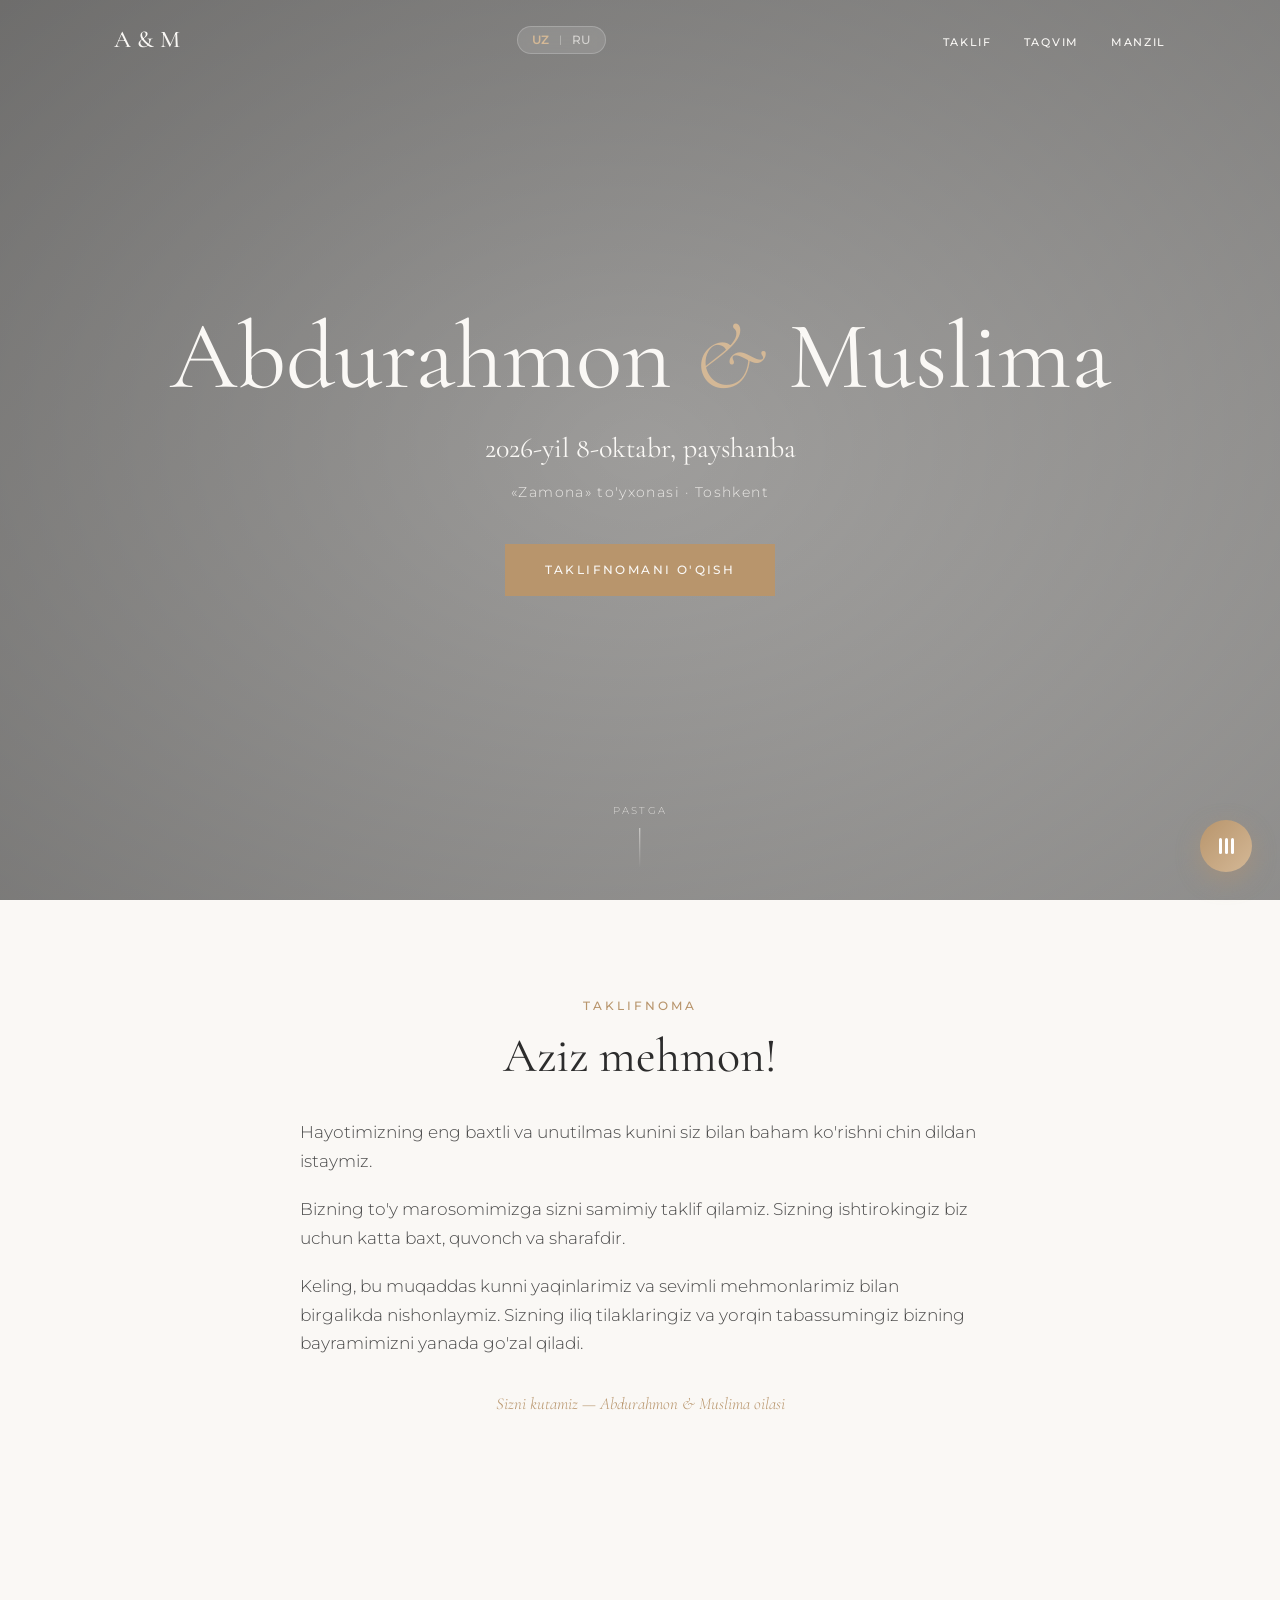
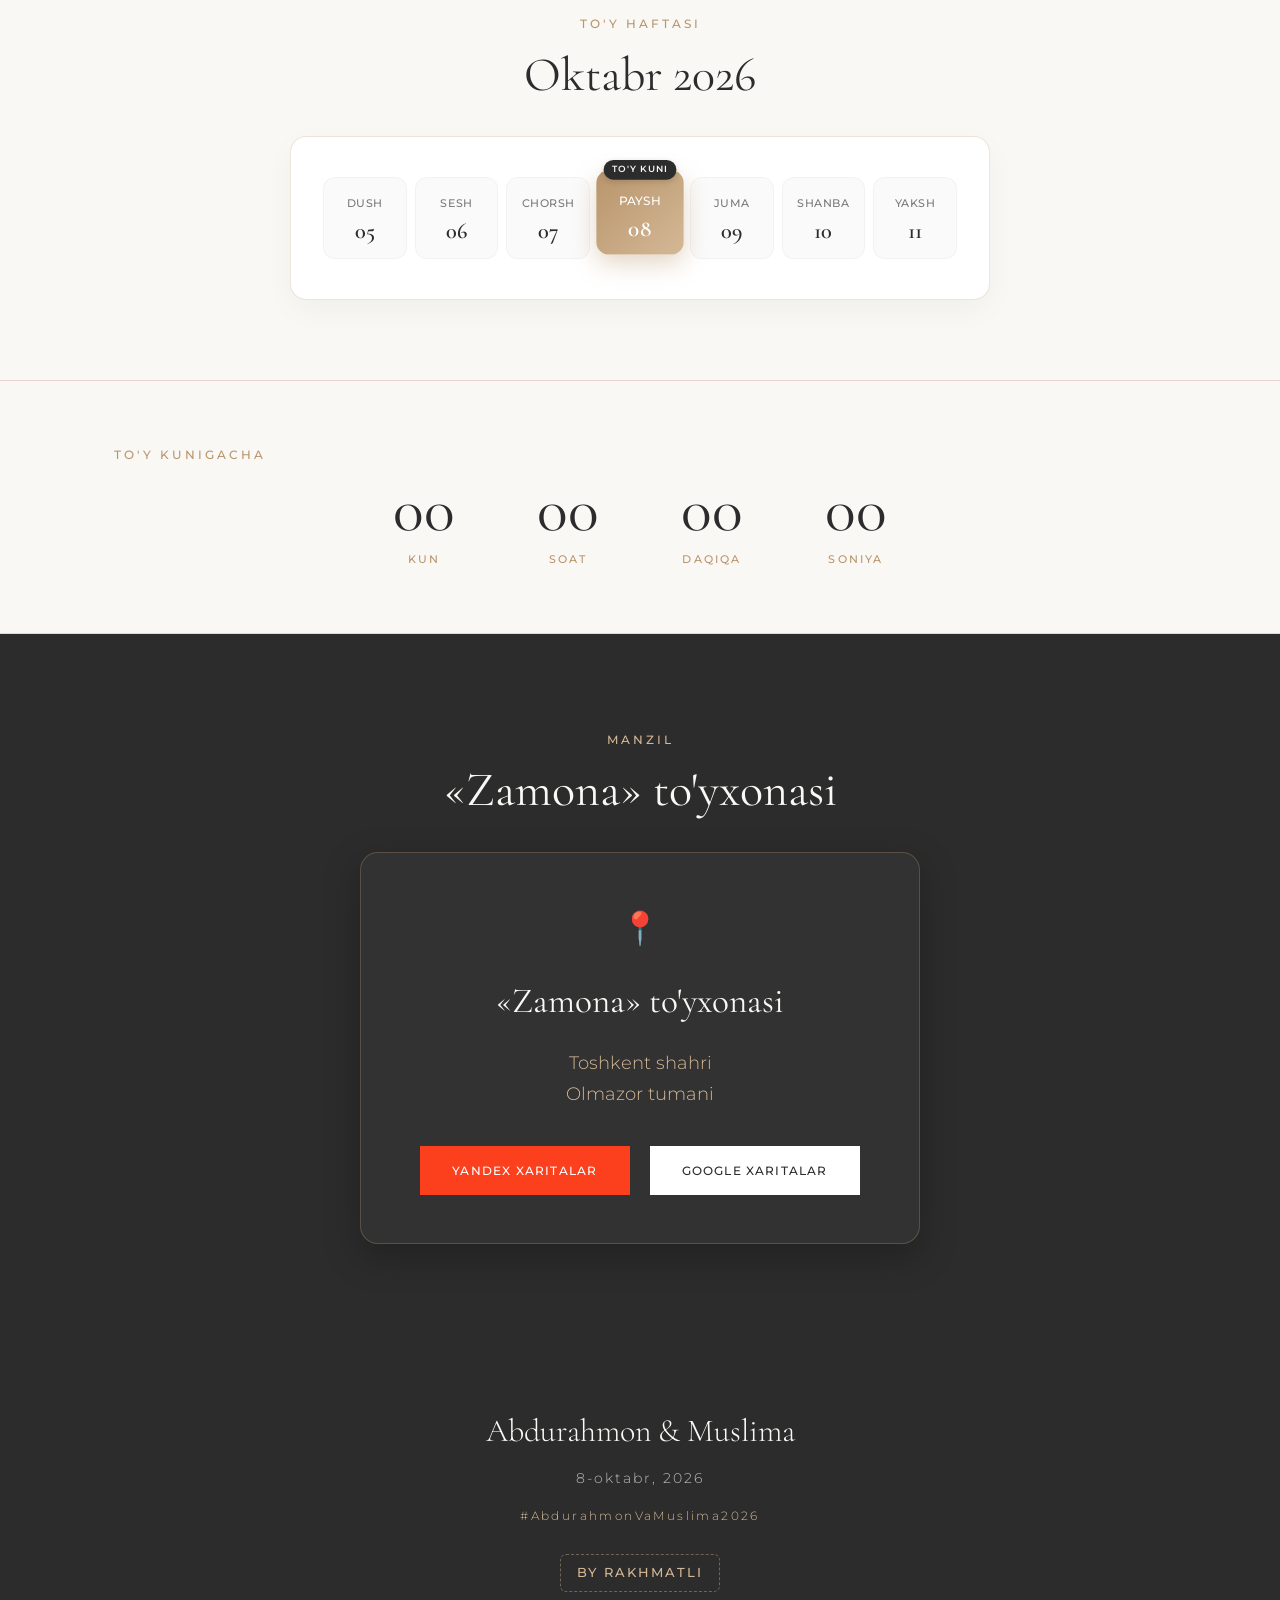
==== index.html @ 0fd451f3 "first version" ====
<!DOCTYPE html>
<html lang="uz">
<head>
  <meta charset="UTF-8">
  <meta name="viewport" content="width=device-width, initial-scale=1.0">
  <meta name="description" content="To'y taklifnomasi — bizning baxtli kunimizga marhamat">
  <title data-i18n="pageTitle">Abdurahmon & Muslima — To'y taklifnomasi</title>
  <link rel="preconnect" href="https://fonts.googleapis.com">
  <link rel="preconnect" href="https://fonts.gstatic.com" crossorigin>
  <link href="https://fonts.googleapis.com/css2?family=Cormorant+Garamond:ital,wght@0,400;0,500;0,600;1,400&family=Montserrat:wght@300;400;500;600&display=swap" rel="stylesheet">
  <link rel="stylesheet" href="css/style.css">
</head>
<body>

  <nav class="nav" id="nav">
    <div class="nav__backdrop" id="navBackdrop"></div>
    <div class="nav__inner">
      <a href="#hero" class="nav__logo">A & M</a>

      <div class="nav__right">
        <div class="lang-switch" id="langSwitch">
          <button type="button" class="lang-btn lang-btn--active" data-lang="uz">UZ</button>
          <span class="lang-divider">|</span>
          <button type="button" class="lang-btn" data-lang="ru">RU</button>
        </div>

        <button class="nav__toggle" id="navToggle" aria-label="Menyuni ochish" aria-expanded="false">
          <span></span>
          <span></span>
          <span></span>
        </button>
      </div>

      <ul class="nav__links" id="navLinks">
        <li><a href="#invitation" data-i18n="navTaklif">Taklif</a></li>
        <li><a href="#calendar" data-i18n="navTaqvim">Taqvim</a></li>
        <li><a href="#location" data-i18n="navManzil">Manzil</a></li>
      </ul>
    </div>
  </nav>

  <header class="hero" id="hero">
    <div class="hero__overlay"></div>
    <div class="hero__content">
      <h1 class="hero__names">Abdurahmon <span class="hero__amp">&</span> Muslima</h1>
      <p class="hero__date" data-i18n="heroDate">2026-yil 8-oktabr, payshanba</p>
      <p class="hero__location" data-i18n="heroLocation">«Zamona» to'yxonasi · Toshkent</p>
      <a href="#invitation" class="btn btn--primary" data-i18n="heroBtn">Taklifnomani o'qish</a>
    </div>
    <div class="hero__scroll">
      <span data-i18n="heroScroll">Pastga</span>
      <div class="hero__scroll-line"></div>
    </div>
  </header>

  <section class="invitation" id="invitation">
    <div class="container">
      <div class="invitation__inner">
        <p class="section-label" data-i18n="invLabel">Taklifnoma</p>
        <h2 class="section-title" data-i18n="invTitle">Aziz mehmon!</h2>
        <div class="invitation__text">
          <p data-i18n="invP1">
            Hayotimizning eng baxtli va unutilmas kunini siz bilan baham ko'rishni chin dildan istaymiz.
          </p>
          <p data-i18n="invP2">
            Bizning to'y marosomimizga sizni samimiy taklif qilamiz. Sizning ishtirokingiz biz uchun
            katta baxt, quvonch va sharafdir.
          </p>
          <p data-i18n="invP3">
            Keling, bu muqaddas kunni yaqinlarimiz va sevimli mehmonlarimiz bilan birgalikda nishonlaymiz.
            Sizning iliq tilaklaringiz va yorqin tabassumingiz bizning bayramimizni yanada go'zal qiladi.
          </p>
          <p class="invitation__closing" data-i18n="invClosing">
            Sizni kutamiz — Abdurahmon & Muslima oilasi
          </p>
        </div>
      </div>
    </div>
  </section>

  <section class="calendar-section" id="calendar">
    <div class="container">
      <p class="section-label" data-i18n="calLabel">To'y haftasi</p>
      <h2 class="section-title" data-i18n="calTitle">Oktabr 2026</h2>
      <div class="calendar-card">
        <div class="calendar-week">
          <div class="calendar-day">
            <span class="calendar-day__name" data-i18n="dayDush">Dush</span>
            <span class="calendar-day__number">05</span>
          </div>
          <div class="calendar-day">
            <span class="calendar-day__name" data-i18n="daySesh">Sesh</span>
            <span class="calendar-day__number">06</span>
          </div>
          <div class="calendar-day">
            <span class="calendar-day__name" data-i18n="dayChorsh">Chorsh</span>
            <span class="calendar-day__number">07</span>
          </div>
          <div class="calendar-day calendar-day--wedding">
            <span class="calendar-day__badge" data-i18n="calBadge">To'y kuni</span>
            <span class="calendar-day__name" data-i18n="dayPaysh">Paysh</span>
            <span class="calendar-day__number">08</span>
          </div>
          <div class="calendar-day">
            <span class="calendar-day__name" data-i18n="dayJuma">Juma</span>
            <span class="calendar-day__number">09</span>
          </div>
          <div class="calendar-day">
            <span class="calendar-day__name" data-i18n="dayShanba">Shanba</span>
            <span class="calendar-day__number">10</span>
          </div>
          <div class="calendar-day">
            <span class="calendar-day__name" data-i18n="dayYaksh">Yaksh</span>
            <span class="calendar-day__number">11</span>
          </div>
        </div>
      </div>
    </div>
  </section>

  <section class="countdown" aria-label="To'y kunigacha qolgan vaqt">
    <div class="container">
      <p class="section-label" data-i18n="countLabel">To'y kunigacha</p>
      <div class="countdown__grid" id="countdown">
        <div class="countdown__item">
          <span class="countdown__number" id="days">00</span>
          <span class="countdown__label" data-i18n="days">Kun</span>
        </div>
        <div class="countdown__item">
          <span class="countdown__number" id="hours">00</span>
          <span class="countdown__label" data-i18n="hours">Soat</span>
        </div>
        <div class="countdown__item">
          <span class="countdown__number" id="minutes">00</span>
          <span class="countdown__label" data-i18n="minutes">Daqiqa</span>
        </div>
        <div class="countdown__item">
          <span class="countdown__number" id="seconds">00</span>
          <span class="countdown__label" data-i18n="seconds">Soniya</span>
        </div>
      </div>
    </div>
  </section>

  <section class="location-section" id="location">
    <div class="container">
      <p class="section-label section-label--light" data-i18n="locLabel">Manzil</p>
      <h2 class="section-title section-title--light" data-i18n="locTitle">«Zamona» to'yxonasi</h2>

      <div class="location-card">
        <div class="location-card__icon">📍</div>
        <h3 class="location-card__name" data-i18n="locName">«Zamona» to'yxonasi</h3>
        <p class="location-card__address" data-i18n-html="locAddress">
          Toshkent shahri<br>
          Olmazor tumani
        </p>

        <div class="location-card__buttons">
          <a
            href="https://yandex.uz/maps/org/zamona/180038073888/?ll=69.241425%2C41.343839&mode=search&pt=69.279737%2C41.311151&sll=69.279737%2C41.311151&sspn=0.000021%2C0.011746&text=zamona&z=4"
            class="btn btn--map btn--yandex"
            target="_blank"
            rel="noopener noreferrer"
            data-i18n="btnYandex"
          >
            Yandex Xaritalar
          </a>
          <a
            href="https://www.google.com/maps/place/Restaurant+%E2%80%9CZamona%E2%80%9D/@41.3805945,69.2042133,17z/data=!4m6!3m5!1s0x38ae8dc541286251:0x4e62f627a32ea10c!8m2!3d41.3800793!4d69.2060479!16s%2Fg%2F11cn15x05c?entry=ttu&g_ep=EgoyMDI2MDcyOS4wIKXMDSoASAFQAw%3D%3D"
            class="btn btn--map btn--google"
            target="_blank"
            rel="noopener noreferrer"
            data-i18n="btnGoogle"
          >
            Google Xaritalar
          </a>
        </div>
      </div>
    </div>
  </section>

  <footer class="footer">
    <div class="container">
      <p class="footer__names">Abdurahmon & Muslima</p>
      <p class="footer__date" data-i18n="footerDate">8-oktabr, 2026</p>
      <p class="footer__tagline">#AbdurahmonVaMuslima2026</p>
      <p class="footer__credit">
        <a href="https://t.me/rakhmatli" target="_blank" rel="noopener noreferrer">By RAKHMATLI</a>
      </p>
    </div>
  </footer>

  <!-- Background Music Element -->
  <audio id="bgMusic" loop autoplay preload="auto">
    <source src="audio/music.mp3" type="audio/mpeg">
    <source src="https://cdn.pixabay.com/download/audio/2022/05/27/audio_1808fbf07a.mp3?filename=wedding-background-music-112521.mp3" type="audio/mpeg">
  </audio>

  <!-- Floating Music Toggle Button -->
  <button class="music-toggle" id="musicToggle" aria-label="Musiqa" title="Musiqa">
    <span class="music-toggle__icon" id="musicIcon">🎵</span>
    <span class="music-toggle__waves" id="musicWaves">
      <span></span>
      <span></span>
      <span></span>
    </span>
  </button>

  <script src="js/main.js"></script>
</body>
</html>
---- css/style.css ----
/* ============================================
   Wedding Invitation Template — Styles
   ============================================ */

:root {
  --color-cream: #faf8f5;
  --color-blush: #e8d5d0;
  --color-rose: #c9a89a;
  --color-gold: #b8956c;
  --color-gold-light: #d4b896;
  --color-charcoal: #2c2c2c;
  --color-text: #4a4a4a;
  --color-text-light: #7a7a7a;

  --font-serif: 'Cormorant Garamond', Georgia, serif;
  --font-sans: 'Montserrat', sans-serif;

  --transition: 0.3s ease;
  --shadow: 0 4px 24px rgba(0, 0, 0, 0.08);
}

*,
*::before,
*::after {
  box-sizing: border-box;
  margin: 0;
  padding: 0;
}

html {
  scroll-behavior: smooth;
}

body {
  font-family: var(--font-sans);
  font-weight: 300;
  font-size: 1rem;
  line-height: 1.7;
  color: var(--color-text);
  background-color: var(--color-cream);
}

img {
  max-width: 100%;
  display: block;
}

a {
  color: inherit;
  text-decoration: none;
}

.container {
  max-width: 1100px;
  margin: 0 auto;
  padding: 0 1.5rem;
}

/* Typography */
.section-label {
  font-family: var(--font-sans);
  font-size: 0.75rem;
  font-weight: 500;
  letter-spacing: 0.25em;
  text-transform: uppercase;
  color: var(--color-gold);
  margin-bottom: 0.75rem;
}

.section-label--light {
  color: var(--color-gold-light);
}

.section-title {
  font-family: var(--font-serif);
  font-size: clamp(2rem, 5vw, 3rem);
  font-weight: 400;
  color: var(--color-charcoal);
  margin-bottom: 2rem;
  line-height: 1.2;
}

.section-title--light {
  color: var(--color-cream);
}

/* Buttons */
.btn {
  display: inline-block;
  font-family: var(--font-sans);
  font-size: 0.75rem;
  font-weight: 500;
  letter-spacing: 0.2em;
  text-transform: uppercase;
  padding: 1rem 2.5rem;
  border: none;
  cursor: pointer;
  transition: var(--transition);
}

.btn--primary {
  background-color: var(--color-gold);
  color: var(--color-cream);
}

.btn--primary:hover {
  background-color: var(--color-charcoal);
}

.btn--full {
  width: 100%;
}

/* Navigation */
.nav {
  position: fixed;
  top: 0;
  left: 0;
  right: 0;
  z-index: 100;
  padding: 1.25rem 0;
  transition: var(--transition);
}

.nav--scrolled {
  background-color: rgba(250, 248, 245, 0.95);
  backdrop-filter: blur(8px);
  box-shadow: var(--shadow);
  padding: 0.75rem 0;
}

.nav__inner {
  max-width: 1100px;
  margin: 0 auto;
  padding: 0 1.5rem;
  display: flex;
  align-items: center;
  justify-content: space-between;
}

.nav__logo {
  font-family: var(--font-serif);
  font-size: 1.5rem;
  font-weight: 500;
  color: var(--color-cream);
  transition: var(--transition);
}

.nav--scrolled .nav__logo {
  color: var(--color-charcoal);
}

.nav__right {
  display: flex;
  align-items: center;
  gap: 1.25rem;
}

.lang-switch {
  display: flex;
  align-items: center;
  gap: 0.35rem;
  font-size: 0.75rem;
  font-weight: 500;
  color: var(--color-cream);
  background: rgba(255, 255, 255, 0.12);
  padding: 0.25rem 0.65rem;
  border-radius: 20px;
  backdrop-filter: blur(6px);
  -webkit-backdrop-filter: blur(6px);
  border: 1px solid rgba(255, 255, 255, 0.2);
  transition: var(--transition);
}

.nav--scrolled .lang-switch {
  color: var(--color-charcoal);
  background: rgba(0, 0, 0, 0.05);
  border-color: rgba(0, 0, 0, 0.1);
}

.lang-btn {
  background: none;
  border: none;
  color: inherit;
  font-family: inherit;
  font-size: 0.72rem;
  font-weight: 500;
  cursor: pointer;
  opacity: 0.65;
  transition: var(--transition);
  padding: 2px 4px;
}

.lang-btn:hover {
  opacity: 1;
}

.lang-btn--active {
  opacity: 1;
  font-weight: 600;
  color: var(--color-gold-light) !important;
}

.nav--scrolled .lang-btn--active {
  color: var(--color-gold) !important;
}

.lang-divider {
  opacity: 0.35;
  font-size: 0.65rem;
}

/* Floating Music Toggle */
.music-toggle {
  position: fixed;
  bottom: 1.75rem;
  right: 1.75rem;
  z-index: 90;
  width: 52px;
  height: 52px;
  border-radius: 50%;
  background: linear-gradient(135deg, var(--color-gold) 0%, var(--color-gold-light) 100%);
  color: #ffffff;
  border: none;
  box-shadow: 0 8px 24px rgba(184, 149, 108, 0.45);
  cursor: pointer;
  display: flex;
  align-items: center;
  justify-content: center;
  transition: transform 0.3s ease, box-shadow 0.3s ease;
}

.music-toggle:hover {
  transform: scale(1.08);
  box-shadow: 0 12px 28px rgba(184, 149, 108, 0.55);
}

.music-toggle__icon {
  font-size: 1.3rem;
  transition: transform 0.3s ease;
}

.music-toggle__waves {
  display: none;
  align-items: flex-end;
  gap: 3px;
  height: 16px;
}

.music-toggle__waves span {
  display: block;
  width: 3px;
  height: 100%;
  background-color: #ffffff;
  border-radius: 2px;
  animation: equalizer 1.2s ease-in-out infinite alternate;
}

.music-toggle__waves span:nth-child(1) { animation-delay: 0s; }
.music-toggle__waves span:nth-child(2) { animation-delay: 0.2s; }
.music-toggle__waves span:nth-child(3) { animation-delay: 0.4s; }

@keyframes equalizer {
  0% { height: 4px; }
  100% { height: 16px; }
}

.music-toggle--playing .music-toggle__icon {
  display: none;
}

.music-toggle--playing .music-toggle__waves {
  display: flex;
}

.nav__links {
  display: flex;
  gap: 2rem;
  list-style: none;
}

.nav__links a {
  font-size: 0.7rem;
  font-weight: 500;
  letter-spacing: 0.15em;
  text-transform: uppercase;
  color: var(--color-cream);
  transition: var(--transition);
}

@media (min-width: 769px) {
  .nav--scrolled .nav__links a {
    color: var(--color-charcoal);
  }
}

.nav__links a:hover {
  color: var(--color-gold);
}

.nav__backdrop {
  position: fixed;
  inset: 0;
  background-color: rgba(0, 0, 0, 0.45);
  backdrop-filter: blur(4px);
  -webkit-backdrop-filter: blur(4px);
  z-index: 98;
  opacity: 0;
  visibility: hidden;
  transition: opacity 0.3s ease, visibility 0.3s ease;
}

.nav__backdrop--open {
  opacity: 1;
  visibility: visible;
}

.nav__toggle {
  display: none;
  flex-direction: column;
  gap: 5px;
  background: none;
  border: none;
  cursor: pointer;
  padding: 4px;
  z-index: 100;
}

.nav__toggle span {
  display: block;
  width: 24px;
  height: 2px;
  background-color: var(--color-cream);
  transition: var(--transition);
}

.nav--scrolled .nav__toggle span {
  background-color: var(--color-charcoal);
}

.nav__toggle--active span:nth-child(1) {
  transform: translateY(7px) rotate(45deg);
}

.nav__toggle--active span:nth-child(2) {
  opacity: 0;
}

.nav__toggle--active span:nth-child(3) {
  transform: translateY(-7px) rotate(-45deg);
}

/* Hero */
.hero {
  position: relative;
  min-height: 100vh;
  display: flex;
  align-items: center;
  justify-content: center;
  text-align: center;
  background:
    linear-gradient(135deg, rgba(44, 44, 44, 0.55) 0%, rgba(44, 44, 44, 0.35) 100%),
    url('https://images.unsplash.com/photo-1519741497674-611481863552?w=1920&q=80') center / cover no-repeat;
}

.hero__overlay {
  position: absolute;
  inset: 0;
  background: radial-gradient(ellipse at center, transparent 0%, rgba(0, 0, 0, 0.2) 100%);
}

.hero__content {
  position: relative;
  z-index: 1;
  padding: 2rem;
  color: var(--color-cream);
}

.hero__label {
  font-size: 0.75rem;
  font-weight: 500;
  letter-spacing: 0.3em;
  text-transform: uppercase;
  margin-bottom: 1.5rem;
  opacity: 0.9;
}

.hero__names {
  font-family: var(--font-serif);
  font-size: clamp(3rem, 10vw, 6rem);
  font-weight: 400;
  line-height: 1.1;
  margin-bottom: 1rem;
}

.hero__amp {
  font-style: italic;
  font-weight: 300;
  color: var(--color-gold-light);
}

.hero__date {
  font-family: var(--font-serif);
  font-size: clamp(1.25rem, 3vw, 1.75rem);
  font-weight: 400;
  margin-bottom: 0.5rem;
}

.hero__location {
  font-size: 0.85rem;
  letter-spacing: 0.1em;
  opacity: 0.85;
  margin-bottom: 2.5rem;
}

.hero__scroll {
  position: absolute;
  bottom: 2rem;
  left: 50%;
  transform: translateX(-50%);
  display: flex;
  flex-direction: column;
  align-items: center;
  gap: 0.5rem;
  color: var(--color-cream);
  opacity: 0.7;
  font-size: 0.65rem;
  letter-spacing: 0.2em;
  text-transform: uppercase;
}

.hero__scroll-line {
  width: 1px;
  height: 40px;
  background: linear-gradient(to bottom, var(--color-cream), transparent);
  animation: scrollPulse 2s ease-in-out infinite;
}

@keyframes scrollPulse {
  0%, 100% { opacity: 0.3; transform: scaleY(0.8); }
  50% { opacity: 1; transform: scaleY(1); }
}

/* Countdown */
.countdown {
  padding: 4rem 0;
  background-color: var(--color-cream);
  border-bottom: 1px solid var(--color-blush);
}

.countdown__grid {
  display: flex;
  justify-content: center;
  gap: clamp(1.5rem, 5vw, 4rem);
  flex-wrap: wrap;
}

.countdown__item {
  text-align: center;
  min-width: 80px;
}

.countdown__number {
  display: block;
  font-family: var(--font-serif);
  font-size: clamp(2.5rem, 6vw, 4rem);
  font-weight: 400;
  color: var(--color-charcoal);
  line-height: 1;
}

.countdown__label {
  display: block;
  font-size: 0.7rem;
  font-weight: 500;
  letter-spacing: 0.2em;
  text-transform: uppercase;
  color: var(--color-gold);
  margin-top: 0.5rem;
}

/* Invitation */
.invitation {
  padding: 6rem 0;
}

.invitation__inner {
  max-width: 680px;
  margin: 0 auto;
  text-align: center;
}

.invitation__text {
  text-align: left;
}

.invitation__text p {
  margin-bottom: 1.25rem;
  font-size: 1.05rem;
}

.invitation__closing {
  font-family: var(--font-serif);
  font-size: 1.35rem;
  font-style: italic;
  color: var(--color-gold);
  margin-top: 2rem;
  text-align: center;
}

/* Calendar Section */
.calendar-section {
  padding: 5rem 0;
  background-color: var(--color-cream);
  text-align: center;
  border-bottom: 1px solid var(--color-blush);
}

.calendar-card {
  max-width: 700px;
  margin: 0 auto;
  background: #ffffff;
  padding: 2.5rem 2rem;
  border-radius: 16px;
  box-shadow: 0 10px 30px rgba(0, 0, 0, 0.04);
  border: 1px solid rgba(184, 149, 108, 0.25);
}

.calendar-week {
  display: grid;
  grid-template-columns: repeat(7, 1fr);
  gap: 0.5rem;
  align-items: center;
}

.calendar-day {
  display: flex;
  flex-direction: column;
  align-items: center;
  justify-content: center;
  padding: 1rem 0.25rem;
  border-radius: 12px;
  background-color: #fafafa;
  border: 1px solid rgba(0, 0, 0, 0.03);
  transition: var(--transition);
}

.calendar-day__name {
  font-size: 0.7rem;
  font-weight: 500;
  color: var(--color-text-light);
  text-transform: uppercase;
  letter-spacing: 0.05em;
  margin-bottom: 0.4rem;
}

.calendar-day__number {
  font-family: var(--font-serif);
  font-size: 1.4rem;
  font-weight: 600;
  color: var(--color-charcoal);
  line-height: 1;
}

.calendar-day--wedding {
  background: linear-gradient(135deg, var(--color-gold) 0%, var(--color-gold-light) 100%);
  color: #ffffff;
  box-shadow: 0 8px 24px rgba(184, 149, 108, 0.4);
  transform: translateY(-6px) scale(1.04);
  border: none;
  position: relative;
  padding: 1.25rem 0.25rem 0.85rem 0.25rem;
}

.calendar-day--wedding .calendar-day__name,
.calendar-day--wedding .calendar-day__number {
  color: #ffffff;
}

.calendar-day__badge {
  position: absolute;
  top: -10px;
  background-color: var(--color-charcoal);
  color: var(--color-cream);
  font-size: 0.55rem;
  font-weight: 600;
  letter-spacing: 0.08em;
  text-transform: uppercase;
  padding: 2px 8px;
  border-radius: 10px;
  white-space: nowrap;
  box-shadow: 0 2px 6px rgba(0, 0, 0, 0.15);
}

/* Location Section */
.location-section {
  padding: 6rem 0;
  background-color: var(--color-charcoal);
  text-align: center;
}

.location-card {
  max-width: 560px;
  margin: 0 auto;
  padding: 3rem 2rem;
  background: rgba(255, 255, 255, 0.03);
  border: 1px solid rgba(184, 149, 108, 0.3);
  border-radius: 18px;
  box-shadow: 0 12px 36px rgba(0, 0, 0, 0.25);
  transition: var(--transition);
}

.location-card:hover {
  border-color: var(--color-gold);
  transform: translateY(-4px);
}

.location-card__icon {
  font-size: 2rem;
  margin-bottom: 1rem;
}

.location-card__name {
  font-family: var(--font-serif);
  font-size: 2.2rem;
  font-weight: 400;
  color: var(--color-cream);
  margin-bottom: 1rem;
}

.location-card__address {
  font-size: 1.1rem;
  color: var(--color-gold-light);
  line-height: 1.8;
  margin-bottom: 2.25rem;
}

.location-card__buttons {
  display: flex;
  justify-content: center;
  gap: 1.25rem;
  flex-wrap: wrap;
}

.btn--map {
  letter-spacing: 0.1em;
  padding: 0.9rem 2rem;
}

.btn--yandex {
  background-color: #fc3f1d;
  color: #fff;
}

.btn--yandex:hover {
  background-color: #e03518;
}

.btn--google {
  background-color: #fff;
  color: var(--color-charcoal);
}

.btn--google:hover {
  background-color: var(--color-gold-light);
}

/* Footer */
.footer {
  padding: 4rem 0;
  text-align: center;
  background-color: var(--color-charcoal);
  color: var(--color-cream);
}

.footer__names {
  font-family: var(--font-serif);
  font-size: 2rem;
  margin-bottom: 0.5rem;
}

.footer__date {
  font-size: 0.85rem;
  letter-spacing: 0.15em;
  opacity: 0.7;
  margin-bottom: 1rem;
}

.footer__tagline {
  font-size: 0.75rem;
  letter-spacing: 0.2em;
  color: var(--color-gold-light);
}

.footer__credit {
  margin-top: 1.75rem;
  font-size: 0.8rem;
  letter-spacing: 0.15em;
  text-transform: uppercase;
}

.footer__credit a {
  color: var(--color-gold-light);
  font-weight: 500;
  padding: 0.45rem 1rem;
  border: 1px dashed rgba(212, 184, 150, 0.4);
  border-radius: 6px;
  display: inline-block;
  transition: var(--transition);
}

.footer__credit a:hover {
  color: #ffffff;
  border-color: var(--color-gold);
  background-color: rgba(184, 149, 108, 0.15);
  transform: translateY(-2px);
}

/* Animations */
.fade-in {
  opacity: 0;
  transform: translateY(24px);
  transition: opacity 0.8s ease, transform 0.8s ease;
}

.fade-in.visible {
  opacity: 1;
  transform: translateY(0);
}

/* Responsive */
@media (max-width: 768px) {
  .nav__toggle {
    display: flex;
  }

  .nav__links {
    position: fixed;
    top: 4.25rem;
    right: 1.25rem;
    width: clamp(200px, 60vw, 240px);
    max-height: calc(100vh - 6rem);
    height: auto;
    flex-direction: column;
    justify-content: flex-start;
    align-items: stretch;
    gap: 0;
    padding: 0.6rem;
    background-color: var(--color-charcoal);
    background: linear-gradient(145deg, #2c2c2c 0%, #1c1c1c 100%);
    border: 1px solid rgba(184, 149, 108, 0.35);
    border-radius: 14px;
    box-shadow: 0 12px 36px rgba(0, 0, 0, 0.45);
    z-index: 99;
    opacity: 0;
    visibility: hidden;
    transform: translateY(-10px) scale(0.95);
    transition: opacity 0.25s ease, transform 0.25s ease, visibility 0.25s ease;
  }

  .nav__links--open {
    opacity: 1;
    visibility: visible;
    transform: translateY(0) scale(1);
    right: 1.25rem;
  }

  .nav__links li {
    width: 100%;
    border-bottom: 1px solid rgba(255, 255, 255, 0.08);
  }

  .nav__links li:last-child {
    border-bottom: none;
  }

  .nav__links a,
  .nav--scrolled .nav__links a {
    display: block;
    padding: 0.85rem 1rem;
    color: #ffffff !important;
    font-size: 0.85rem;
    font-weight: 500;
    letter-spacing: 0.12em;
    text-align: center;
    border-radius: 8px;
    transition: background-color 0.2s ease, color 0.2s ease;
  }

  .nav__links a:hover,
  .nav--scrolled .nav__links a:hover {
    color: var(--color-gold-light) !important;
    background-color: rgba(255, 255, 255, 0.06);
  }

  .location-card__buttons {
    flex-direction: column;
    align-items: center;
  }

  .btn--map {
    width: 100%;
    max-width: 280px;
  }
}

@media (max-width: 480px) {
  .countdown__grid {
    gap: 1rem;
  }

  .calendar-card {
    padding: 1.5rem 0.75rem;
  }

  .calendar-week {
    gap: 0.25rem;
  }

  .calendar-day {
    padding: 0.75rem 0.15rem;
  }

  .calendar-day__name {
    font-size: 0.6rem;
  }

  .calendar-day__number {
    font-size: 1.15rem;
  }

  .calendar-day__badge {
    font-size: 0.48rem;
    padding: 1px 5px;
    top: -9px;
  }
}
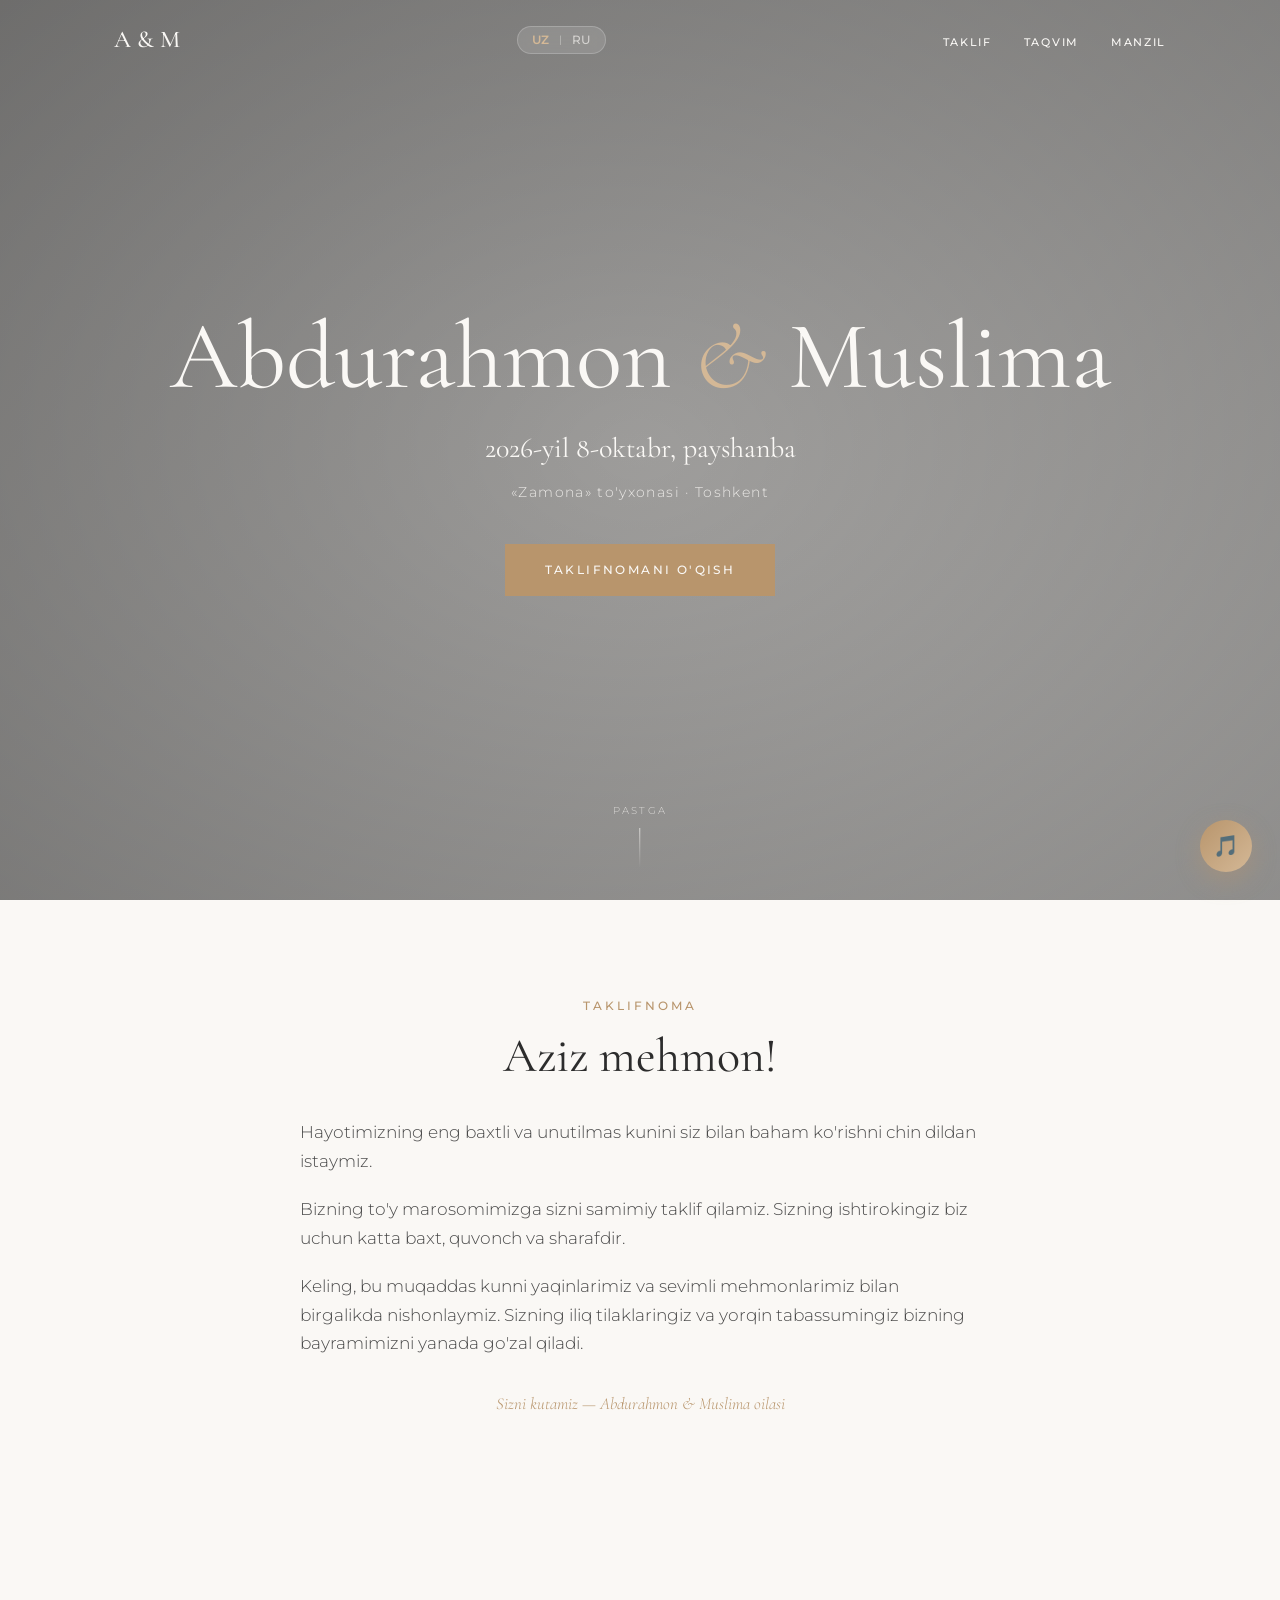
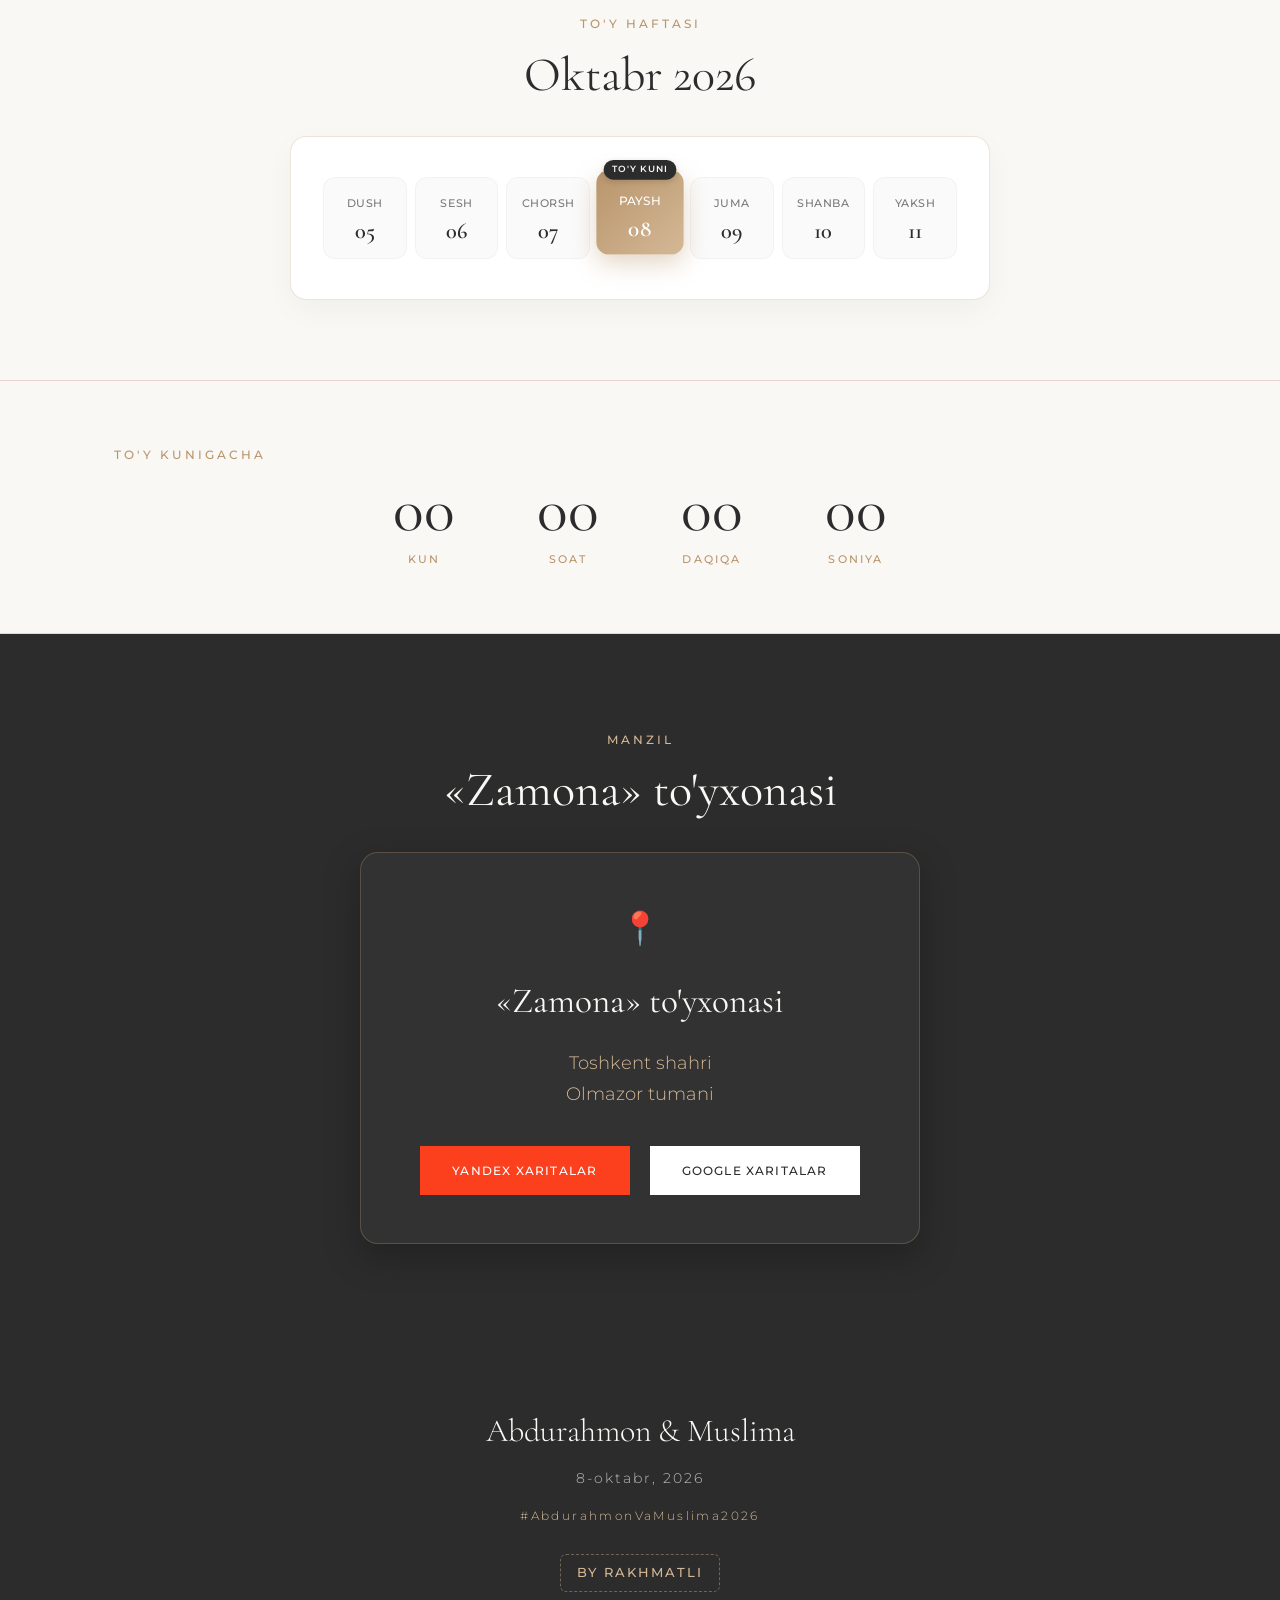
==== commit 3826542e: "bugs fixed" ====
--- a/index.html
+++ b/index.html
@@ -191,10 +191,7 @@
   </footer>
 
   <!-- Background Music Element -->
-  <audio id="bgMusic" loop autoplay preload="auto">
-    <source src="audio/music.mp3" type="audio/mpeg">
-    <source src="https://cdn.pixabay.com/download/audio/2022/05/27/audio_1808fbf07a.mp3?filename=wedding-background-music-112521.mp3" type="audio/mpeg">
-  </audio>
+  <audio id="bgMusic" src="audio/music.mp3" loop preload="auto"></audio>
 
   <!-- Floating Music Toggle Button -->
   <button class="music-toggle" id="musicToggle" aria-label="Musiqa" title="Musiqa">
